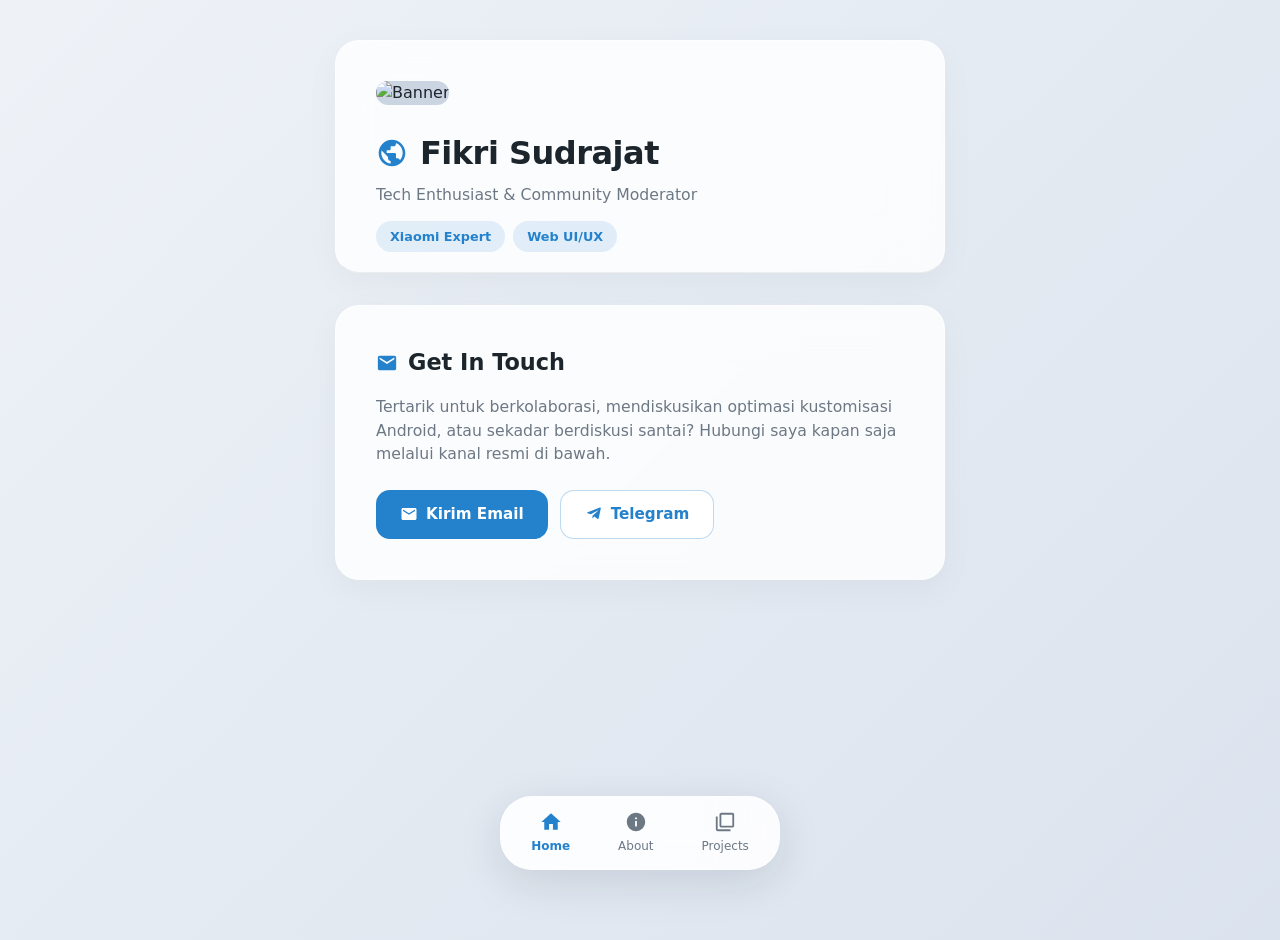
==== index.html @ 66d59f5c "Add files via upload" ====
<!DOCTYPE html>
<html lang="id">
<head>
    <meta charset="UTF-8">
    <meta name="viewport" content="width=device-width, initial-scale=1.0">
    <title>Fikri Sudrajat | Home</title>
    <style>
        /* TELEGRAM INTERFACE CORE SYSTEM */
        :root {
            --bg-gradient: linear-gradient(135deg, #eef2f7 0%, #dbe3ee 100%);
            --tg-glass: rgba(255, 255, 255, 0.82);
            --tg-border: rgba(255, 255, 255, 0.5);
            --tg-text: #1c242c;
            --tg-subtext: #6d7885;
            --tg-blue: #2481cc; /* Ciri khas warna utama Telegram */
            --tg-blue-light: rgba(36, 129, 204, 0.12);
        }

        * { margin: 0; padding: 0; box-sizing: border-box; }

        body {
            font-family: system-ui, -apple-system, BlinkMacSystemFont, "Segoe UI", Roboto, sans-serif;
            background: var(--bg-gradient);
            color: var(--tg-text);
            line-height: 1.5;
            min-height: 100vh;
            padding-bottom: 150px;
            -webkit-font-smoothing: antialiased;
        }

        .container {
            max-width: 650px;
            margin: 40px auto 0;
            padding: 0 20px;
            display: flex;
            flex-direction: column;
            gap: 24px;
        }

        .glass {
            background: var(--tg-glass);
            backdrop-filter: blur(24px);
            -webkit-backdrop-filter: blur(24px);
            border: 1px solid var(--tg-border);
            border-radius: 24px;
            padding: 40px;
            box-shadow: 0 10px 35px rgba(0, 0, 0, 0.04);
            position: relative;
            overflow: hidden;
        }

        /* Ilustrasi Header Gambar */
        .hero-banner {
            width: 100%;
            height: 180px;
            object-fit: cover;
            border-radius: 16px;
            margin-bottom: 24px;
            background: #cbd5e1;
        }

        .page-header {
            border-bottom: 1px solid rgba(0,0,0,0.06);
            padding-bottom: 20px;
            margin-bottom: 8px;
        }
        
        .title-wrapper { display: flex; align-items: center; gap: 12px; }
        .title-icon { width: 32px; height: 32px; fill: var(--tg-blue); }

        h1 { font-size: 2rem; font-weight: 700; letter-spacing: -0.5px; }
        .page-header p { color: var(--tg-subtext); margin-top: 6px; font-size: 1.05rem; }
        h2 { font-size: 1.4rem; font-weight: 600; margin-bottom: 16px; display: flex; align-items: center; gap: 10px; }
        h2 svg { width: 22px; height: 22px; fill: var(--tg-blue); }
        .glass p { color: var(--tg-subtext); font-size: 0.98rem; }

        .badge-group { display: flex; gap: 8px; margin-top: 14px; }
        .badge { background: var(--tg-blue-light); color: var(--tg-blue); padding: 6px 14px; border-radius: 20px; font-size: 0.8rem; font-weight: 600; }

        .btn-group { display: flex; gap: 12px; margin-top: 24px; }
        .btn {
            display: inline-flex;
            align-items: center;
            gap: 8px;
            padding: 12px 24px;
            border-radius: 14px;
            text-decoration: none;
            font-weight: 600;
            font-size: 0.95rem;
            transition: all 0.2s ease;
        }
        .btn svg { width: 18px; height: 18px; fill: currentColor; }
        .btn-primary { background: var(--tg-blue); color: white; }
        .btn-primary:hover { opacity: 0.95; transform: translateY(-1px); }
        .btn-secondary { background: white; color: var(--tg-blue); border: 1px solid rgba(36, 129, 204, 0.3); }
        .btn-secondary:hover { background: var(--tg-blue-light); transform: translateY(-1px); }

        /* TELEGRAM BOTTOM NAV STYLE */
        .bottom-nav-container {
            position: fixed;
            bottom: 30px;
            left: 0;
            width: 100%;
            display: flex;
            justify-content: center;
            z-index: 9999;
            pointer-events: none;
        }
        .bottom-nav {
            background: rgba(255, 255, 255, 0.88);
            backdrop-filter: blur(30px);
            -webkit-backdrop-filter: blur(30px);
            border: 1px solid var(--tg-border);
            padding: 6px 12px;
            border-radius: 32px;
            box-shadow: 0 12px 45px rgba(16, 24, 40, 0.12);
            pointer-events: auto;
        }
        .bottom-nav ul { list-style: none; display: flex; gap: 12px; margin: 0; padding: 0; }
        .bottom-nav a {
            text-decoration: none;
            color: var(--tg-subtext);
            font-weight: 500;
            font-size: 0.75rem;
            padding: 8px 18px;
            border-radius: 20px;
            display: flex;
            flex-direction: column;
            align-items: center;
            gap: 4px;
            transition: all 0.2s ease;
        }
        .bottom-nav a svg { width: 22px; height: 22px; fill: var(--tg-subtext); transition: fill 0.2s ease; }
        .bottom-nav a:hover { color: var(--tg-text); }
        .bottom-nav a:hover svg { fill: var(--tg-text); }
        
        /* Active Tab Ala Telegram Terbaru */
        .bottom-nav a.active {
            color: var(--tg-blue);
            font-weight: 600;
        }
        .bottom-nav a.active svg {
            fill: var(--tg-blue);
            transform: scale(1.05);
        }

        @media (max-width: 480px) {
            .bottom-nav { width: 92%; }
            .bottom-nav ul { justify-content: space-around; gap: 0; }
            .bottom-nav a { padding: 8px 0; width: 30%; }
            .glass { padding: 30px 20px; }
        }
    </style>
</head>
<body>

    <main class="container">
        <!-- Header -->
        <header class="glass page-header">
            <img class="hero-banner" src="https://images.unsplash.com/photo-1618005182384-a83a8bd57fbe?q=80&w=650&auto=format&fit=crop" alt="Banner">
            <div class="title-wrapper">
                <svg class="title-icon" viewBox="0 0 24 24"><path d="M12 2C6.48 2 2 6.48 2 12s4.48 10 10 10 10-4.48 10-10S17.52 2 12 2zm-1 17.93c-3.95-.49-7-3.85-7-7.93 0-.62.08-1.21.21-1.79L9 15v1c0 1.1.9 2 2 2v1.93zm6.9-2.54c-.26-.81-1-1.39-1.9-1.39h-1v-3c0-.55-.45-1-1-1H8v-2h2c.55 0 1-.45 1-1V7h2c1.1 0 2-.9 2-2v-.41c2.93 1.19 5 4.06 5 7.41 0 2.08-.8 3.97-2.1 5.39z"/></svg>
                <h1>Fikri Sudrajat</h1>
            </div>
            <p>Tech Enthusiast & Community Moderator</p>
            <div class="badge-group">
                <span class="badge">Xiaomi Expert</span>
                <span class="badge">Web UI/UX</span>
            </div>
        </header>

        <!-- Konten Utama -->
        <section class="glass">
            <h2>
                <svg viewBox="0 0 24 24"><path d="M20 4H4c-1.1 0-1.99.9-1.99 2L2 18c0 1.1.9 2 2 2h16c1.1 0 2-.9 2-2V6c0-1.1-.9-2-2-2zm0 4l-8 5-8-5V6l8 5 8-5v2z"/></svg>
                Get In Touch
            </h2>
            <p>Tertarik untuk berkolaborasi, mendiskusikan optimasi kustomisasi Android, atau sekadar berdiskusi santai? Hubungi saya kapan saja melalui kanal resmi di bawah.</p>
            <div class="btn-group">
                <a href="mailto:email@anda.com" class="btn btn-primary">
                    <svg viewBox="0 0 24 24"><path d="M20 4H4c-1.1 0-1.99.9-1.99 2L2 18c0 1.1.9 2 2 2h16c1.1 0 2-.9 2-2V6c0-1.1-.9-2-2-2zm0 4l-8 5-8-5V6l8 5 8-5v2z"/></svg>
                    Kirim Email
                </a>
                <a href="#" class="btn btn-secondary">
                    <svg viewBox="0 0 24 24"><path d="M9.78 18.65l.28-4.28 7.68-6.92c.34-.31-.07-.48-.52-.19L7.62 12.3 3.47 11c-.9-.28-.91-.9.19-1.33l16.22-6.25c.75-.28 1.41.17 1.14 1.25l-2.76 13c-.2 1-.8 1.24-1.63.78l-4.21-3.1-2.03 1.95c-.23.23-.42.42-.87.42z"/></svg>
                    Telegram
                </a>
            </div>
        </section>
    </main>

    <!-- Telegram Bottom Bar -->
    <div class="bottom-nav-container">
        <nav class="bottom-nav">
            <ul>
                <li>
                    <a href="index.html" class="active">
                        <svg viewBox="0 0 24 24"><path d="M10 20v-6h4v6h5v-8h3L12 3 2 12h3v8z"/></svg>
                        Home
                    </a>
                </li>
                <li>
                    <a href="about.html">
                        <svg viewBox="0 0 24 24"><path d="M12 2C6.48 2 2 6.48 2 12s4.48 10 10 10 10-4.48 10-10S17.52 2 12 2zm1 15h-2v-6h2v6zm0-8h-2V7h2v2z"/></svg>
                        About
                    </a>
                </li>
                <li>
                    <a href="projects.html">
                        <svg viewBox="0 0 24 24"><path d="M4 6H2v14c0 1.1.9 2 2 2h14v-2H4V6zm16-4H8c-1.1 0-2 .9-2 2v12c0 1.1.9 2 2 2h12c1.1 0 2-.9 2-2V4c0-1.1-.9-2-2-2zm0 14H8V4h12v12z"/></svg>
                        Projects
                    </a>
                </li>
            </ul>
        </nav>
    </div>

</body>
</html>
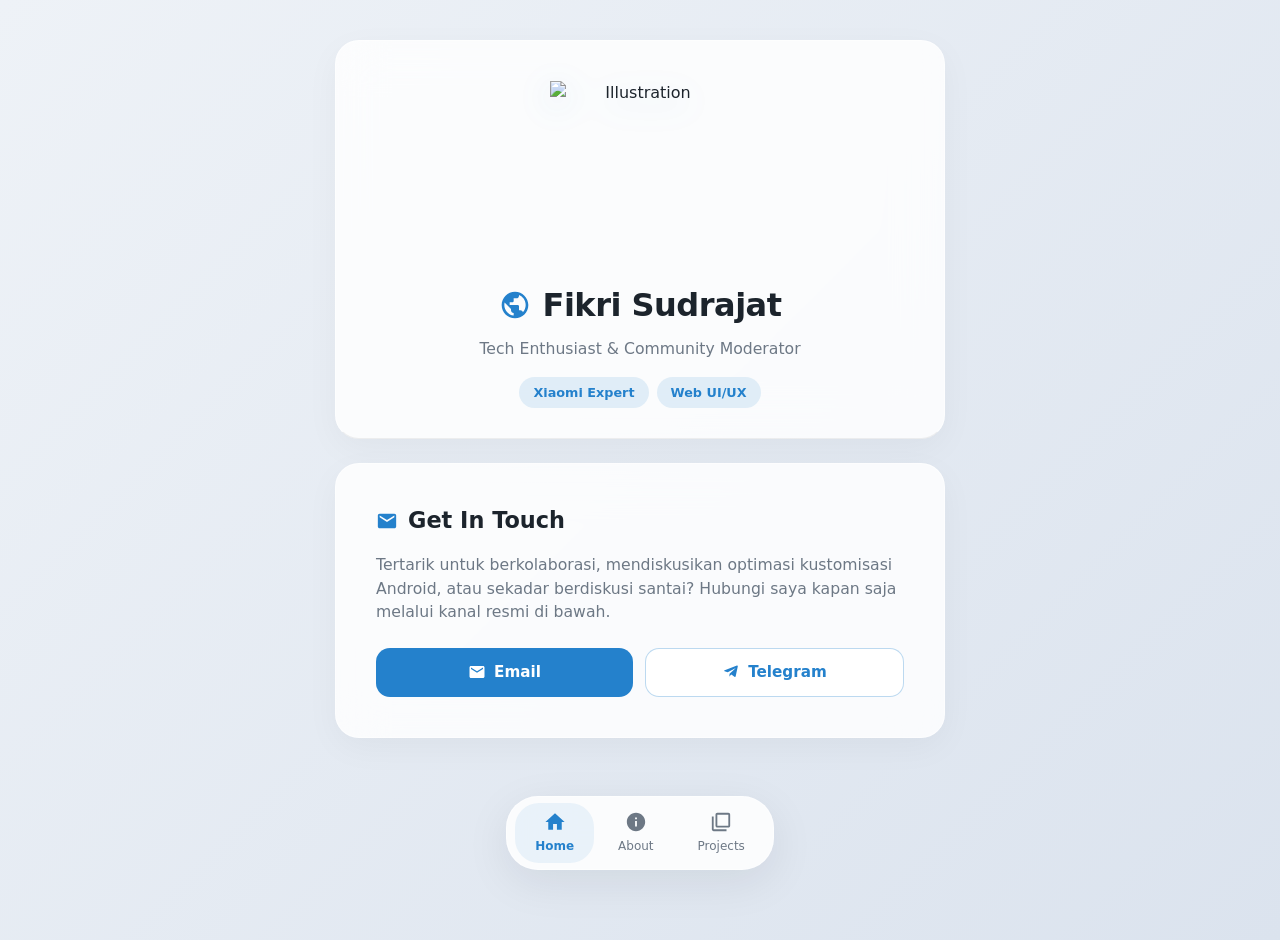
==== commit 514f9c87: "Add files via upload" ====
--- a/index.html
+++ b/index.html
@@ -12,7 +12,7 @@
             --tg-border: rgba(255, 255, 255, 0.5);
             --tg-text: #1c242c;
             --tg-subtext: #6d7885;
-            --tg-blue: #2481cc; /* Ciri khas warna utama Telegram */
+            --tg-blue: #2481cc;
             --tg-blue-light: rgba(36, 129, 204, 0.12);
         }
 
@@ -24,7 +24,7 @@
             color: var(--tg-text);
             line-height: 1.5;
             min-height: 100vh;
-            padding-bottom: 150px;
+            padding-bottom: 140px;
             -webkit-font-smoothing: antialiased;
         }
 
@@ -49,39 +49,46 @@
             overflow: hidden;
         }
 
-        /* Ilustrasi Header Gambar */
-        .hero-banner {
-            width: 100%;
+        /* Ilustrasi Seamless Transparent */
+        .hero-illustration {
+            display: block;
+            width: 180px;
             height: 180px;
-            object-fit: cover;
-            border-radius: 16px;
-            margin-bottom: 24px;
-            background: #cbd5e1;
+            object-fit: contain;
+            margin: 0 auto 20px auto;
+            filter: drop-shadow(0 8px 16px rgba(36, 129, 204, 0.15));
         }
 
         .page-header {
+            text-align: center;
             border-bottom: 1px solid rgba(0,0,0,0.06);
-            padding-bottom: 20px;
-            margin-bottom: 8px;
+            padding-bottom: 30px;
         }
         
-        .title-wrapper { display: flex; align-items: center; gap: 12px; }
+        .title-wrapper { 
+            display: flex; 
+            align-items: center; 
+            justify-content: center; 
+            gap: 12px; 
+        }
         .title-icon { width: 32px; height: 32px; fill: var(--tg-blue); }
 
         h1 { font-size: 2rem; font-weight: 700; letter-spacing: -0.5px; }
-        .page-header p { color: var(--tg-subtext); margin-top: 6px; font-size: 1.05rem; }
+        .page-header p { color: var(--tg-subtext); margin-top: 8px; font-size: 1.05rem; }
         h2 { font-size: 1.4rem; font-weight: 600; margin-bottom: 16px; display: flex; align-items: center; gap: 10px; }
         h2 svg { width: 22px; height: 22px; fill: var(--tg-blue); }
         .glass p { color: var(--tg-subtext); font-size: 0.98rem; }
 
-        .badge-group { display: flex; gap: 8px; margin-top: 14px; }
+        .badge-group { display: flex; justify-content: center; gap: 8px; margin-top: 16px; }
         .badge { background: var(--tg-blue-light); color: var(--tg-blue); padding: 6px 14px; border-radius: 20px; font-size: 0.8rem; font-weight: 600; }
 
         .btn-group { display: flex; gap: 12px; margin-top: 24px; }
         .btn {
             display: inline-flex;
             align-items: center;
+            justify-content: center;
             gap: 8px;
+            flex: 1;
             padding: 12px 24px;
             border-radius: 14px;
             text-decoration: none;
@@ -95,49 +102,49 @@
         .btn-secondary { background: white; color: var(--tg-blue); border: 1px solid rgba(36, 129, 204, 0.3); }
         .btn-secondary:hover { background: var(--tg-blue-light); transform: translateY(-1px); }
 
-        /* TELEGRAM BOTTOM NAV STYLE */
+        /* FIXED CENTERED BOTTOM NAV */
         .bottom-nav-container {
             position: fixed;
             bottom: 30px;
-            left: 0;
-            width: 100%;
+            left: 50%;
+            transform: translateX(-50%); /* Kunci posisi horizontal center sempurna */
+            width: auto;
+            min-width: 280px;
             display: flex;
             justify-content: center;
             z-index: 9999;
-            pointer-events: none;
         }
         .bottom-nav {
-            background: rgba(255, 255, 255, 0.88);
+            background: rgba(255, 255, 255, 0.85);
             backdrop-filter: blur(30px);
             -webkit-backdrop-filter: blur(30px);
             border: 1px solid var(--tg-border);
-            padding: 6px 12px;
+            padding: 6px 8px;
             border-radius: 32px;
-            box-shadow: 0 12px 45px rgba(16, 24, 40, 0.12);
-            pointer-events: auto;
-        }
-        .bottom-nav ul { list-style: none; display: flex; gap: 12px; margin: 0; padding: 0; }
+            box-shadow: 0 12px 45px rgba(16, 24, 40, 0.08);
+        }
+        .bottom-nav ul { list-style: none; display: flex; gap: 4px; margin: 0; padding: 0; }
         .bottom-nav a {
             text-decoration: none;
             color: var(--tg-subtext);
             font-weight: 500;
             font-size: 0.75rem;
-            padding: 8px 18px;
-            border-radius: 20px;
+            padding: 8px 20px;
+            border-radius: 24px;
             display: flex;
             flex-direction: column;
             align-items: center;
             gap: 4px;
-            transition: all 0.2s ease;
-        }
-        .bottom-nav a svg { width: 22px; height: 22px; fill: var(--tg-subtext); transition: fill 0.2s ease; }
+            transition: all 0.25s cubic-bezier(0.4, 0, 0.2, 1);
+        }
+        .bottom-nav a svg { width: 22px; height: 22px; fill: var(--tg-subtext); transition: fill 0.2s ease, transform 0.2s ease; }
         .bottom-nav a:hover { color: var(--tg-text); }
         .bottom-nav a:hover svg { fill: var(--tg-text); }
         
-        /* Active Tab Ala Telegram Terbaru */
         .bottom-nav a.active {
             color: var(--tg-blue);
             font-weight: 600;
+            background: rgba(36, 129, 204, 0.08); /* Highlight samar ala Telegram modern */
         }
         .bottom-nav a.active svg {
             fill: var(--tg-blue);
@@ -145,9 +152,10 @@
         }
 
         @media (max-width: 480px) {
-            .bottom-nav { width: 92%; }
-            .bottom-nav ul { justify-content: space-around; gap: 0; }
-            .bottom-nav a { padding: 8px 0; width: 30%; }
+            .bottom-nav-container { width: 90%; max-width: 360px; }
+            .bottom-nav { width: 100%; }
+            .bottom-nav ul { justify-content: space-between; }
+            .bottom-nav a { padding: 8px 16px; flex: 1; }
             .glass { padding: 30px 20px; }
         }
     </style>
@@ -157,7 +165,8 @@
     <main class="container">
         <!-- Header -->
         <header class="glass page-header">
-            <img class="hero-banner" src="https://images.unsplash.com/photo-1618005182384-a83a8bd57fbe?q=80&w=650&auto=format&fit=crop" alt="Banner">
+            <!-- PNG Transparan Bertema Cloud/Kustomisasi/Tech -->
+            <img class="hero-illustration" src="https://cdni.iconscout.com/illustration/premium/thumb/cloud-computing-7264879-5936855.png" alt="Illustration">
             <div class="title-wrapper">
                 <svg class="title-icon" viewBox="0 0 24 24"><path d="M12 2C6.48 2 2 6.48 2 12s4.48 10 10 10 10-4.48 10-10S17.52 2 12 2zm-1 17.93c-3.95-.49-7-3.85-7-7.93 0-.62.08-1.21.21-1.79L9 15v1c0 1.1.9 2 2 2v1.93zm6.9-2.54c-.26-.81-1-1.39-1.9-1.39h-1v-3c0-.55-.45-1-1-1H8v-2h2c.55 0 1-.45 1-1V7h2c1.1 0 2-.9 2-2v-.41c2.93 1.19 5 4.06 5 7.41 0 2.08-.8 3.97-2.1 5.39z"/></svg>
                 <h1>Fikri Sudrajat</h1>
@@ -179,7 +188,7 @@
             <div class="btn-group">
                 <a href="mailto:email@anda.com" class="btn btn-primary">
                     <svg viewBox="0 0 24 24"><path d="M20 4H4c-1.1 0-1.99.9-1.99 2L2 18c0 1.1.9 2 2 2h16c1.1 0 2-.9 2-2V6c0-1.1-.9-2-2-2zm0 4l-8 5-8-5V6l8 5 8-5v2z"/></svg>
-                    Kirim Email
+                    Email
                 </a>
                 <a href="#" class="btn btn-secondary">
                     <svg viewBox="0 0 24 24"><path d="M9.78 18.65l.28-4.28 7.68-6.92c.34-.31-.07-.48-.52-.19L7.62 12.3 3.47 11c-.9-.28-.91-.9.19-1.33l16.22-6.25c.75-.28 1.41.17 1.14 1.25l-2.76 13c-.2 1-.8 1.24-1.63.78l-4.21-3.1-2.03 1.95c-.23.23-.42.42-.87.42z"/></svg>
@@ -189,28 +198,13 @@
         </section>
     </main>
 
-    <!-- Telegram Bottom Bar -->
+    <!-- Centered Telegram Bottom Bar -->
     <div class="bottom-nav-container">
         <nav class="bottom-nav">
             <ul>
-                <li>
-                    <a href="index.html" class="active">
-                        <svg viewBox="0 0 24 24"><path d="M10 20v-6h4v6h5v-8h3L12 3 2 12h3v8z"/></svg>
-                        Home
-                    </a>
-                </li>
-                <li>
-                    <a href="about.html">
-                        <svg viewBox="0 0 24 24"><path d="M12 2C6.48 2 2 6.48 2 12s4.48 10 10 10 10-4.48 10-10S17.52 2 12 2zm1 15h-2v-6h2v6zm0-8h-2V7h2v2z"/></svg>
-                        About
-                    </a>
-                </li>
-                <li>
-                    <a href="projects.html">
-                        <svg viewBox="0 0 24 24"><path d="M4 6H2v14c0 1.1.9 2 2 2h14v-2H4V6zm16-4H8c-1.1 0-2 .9-2 2v12c0 1.1.9 2 2 2h12c1.1 0 2-.9 2-2V4c0-1.1-.9-2-2-2zm0 14H8V4h12v12z"/></svg>
-                        Projects
-                    </a>
-                </li>
+                <li><a href="index.html" class="active"><svg viewBox="0 0 24 24"><path d="M10 20v-6h4v6h5v-8h3L12 3 2 12h3v8z"/></svg>Home</a></li>
+                <li><a href="about.html"><svg viewBox="0 0 24 24"><path d="M12 2C6.48 2 2 6.48 2 12s4.48 10 10 10 10-4.48 10-10S17.52 2 12 2zm1 15h-2v-6h2v6zm0-8h-2V7h2v2z"/></svg>About</a></li>
+                <li><a href="projects.html"><svg viewBox="0 0 24 24"><path d="M4 6H2v14c0 1.1.9 2 2 2h14v-2H4V6zm16-4H8c-1.1 0-2 .9-2 2v12c0 1.1.9 2 2 2h12c1.1 0 2-.9 2-2V4c0-1.1-.9-2-2-2zm0 14H8V4h12v12z"/></svg>Projects</a></li>
             </ul>
         </nav>
     </div>
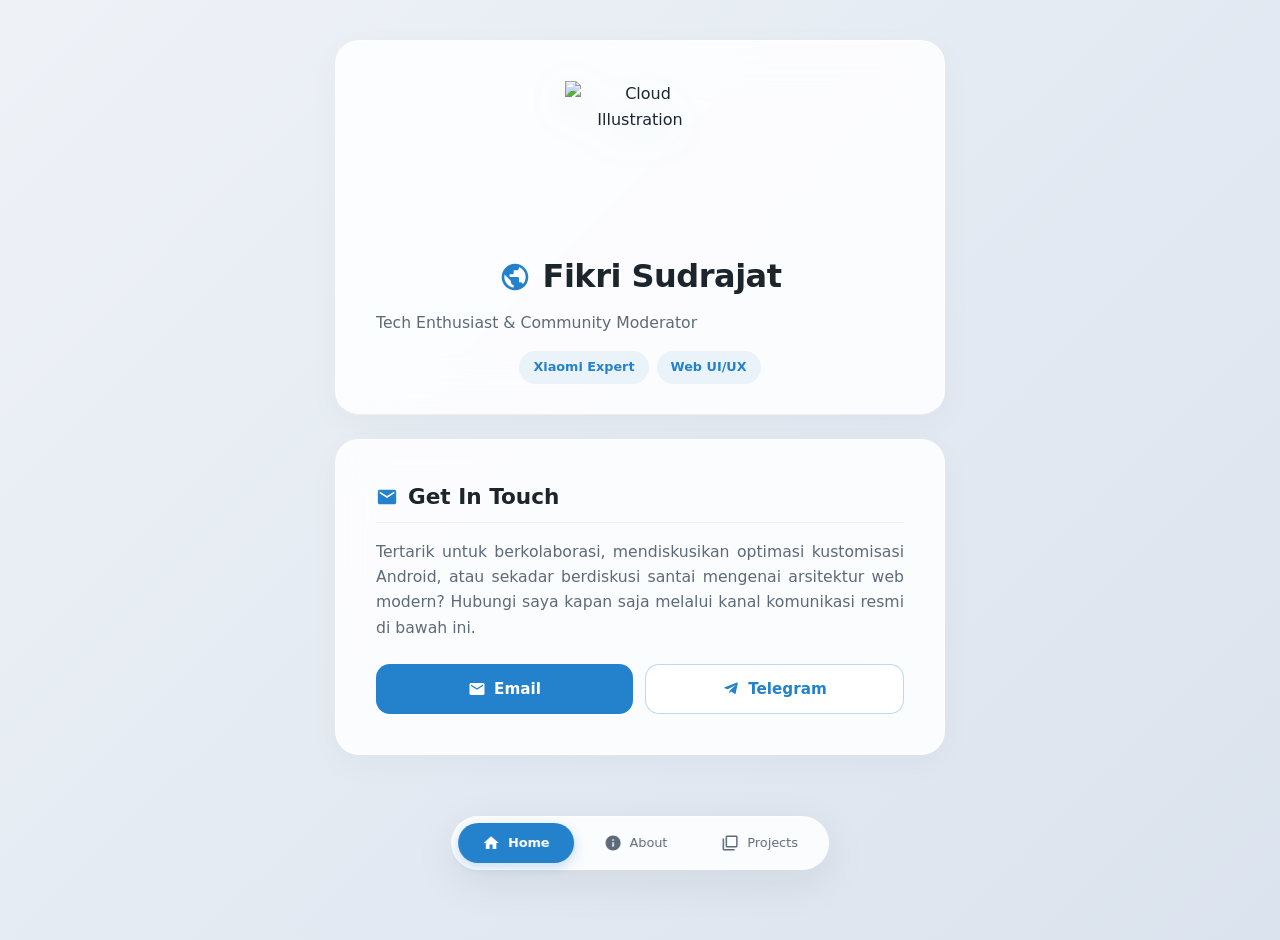
==== commit c10059ce: "Add files via upload" ====
--- a/index.html
+++ b/index.html
@@ -8,12 +8,12 @@
         /* TELEGRAM INTERFACE CORE SYSTEM */
         :root {
             --bg-gradient: linear-gradient(135deg, #eef2f7 0%, #dbe3ee 100%);
-            --tg-glass: rgba(255, 255, 255, 0.82);
-            --tg-border: rgba(255, 255, 255, 0.5);
+            --tg-glass: rgba(255, 255, 255, 0.85);
+            --tg-border: rgba(255, 255, 255, 0.6);
             --tg-text: #1c242c;
-            --tg-subtext: #6d7885;
+            --tg-subtext: #5d6a78;
             --tg-blue: #2481cc;
-            --tg-blue-light: rgba(36, 129, 204, 0.12);
+            --tg-blue-light: rgba(36, 129, 204, 0.08);
         }
 
         * { margin: 0; padding: 0; box-sizing: border-box; }
@@ -22,7 +22,7 @@
             font-family: system-ui, -apple-system, BlinkMacSystemFont, "Segoe UI", Roboto, sans-serif;
             background: var(--bg-gradient);
             color: var(--tg-text);
-            line-height: 1.5;
+            line-height: 1.6;
             min-height: 100vh;
             padding-bottom: 140px;
             -webkit-font-smoothing: antialiased;
@@ -44,19 +44,18 @@
             border: 1px solid var(--tg-border);
             border-radius: 24px;
             padding: 40px;
-            box-shadow: 0 10px 35px rgba(0, 0, 0, 0.04);
+            box-shadow: 0 10px 35px rgba(0, 0, 0, 0.03);
             position: relative;
             overflow: hidden;
         }
 
-        /* Ilustrasi Seamless Transparent */
+        /* Ilustrasi Seamless Transparent (Fixed SVG) */
         .hero-illustration {
             display: block;
-            width: 180px;
-            height: 180px;
-            object-fit: contain;
+            width: 150px;
+            height: 150px;
             margin: 0 auto 20px auto;
-            filter: drop-shadow(0 8px 16px rgba(36, 129, 204, 0.15));
+            filter: drop-shadow(0 12px 20px rgba(36, 129, 204, 0.15));
         }
 
         .page-header {
@@ -75,9 +74,9 @@
 
         h1 { font-size: 2rem; font-weight: 700; letter-spacing: -0.5px; }
         .page-header p { color: var(--tg-subtext); margin-top: 8px; font-size: 1.05rem; }
-        h2 { font-size: 1.4rem; font-weight: 600; margin-bottom: 16px; display: flex; align-items: center; gap: 10px; }
+        h2 { font-size: 1.35rem; font-weight: 600; margin-bottom: 16px; display: flex; align-items: center; gap: 10px; border-bottom: 1px solid rgba(0,0,0,0.05); padding-bottom: 8px; }
         h2 svg { width: 22px; height: 22px; fill: var(--tg-blue); }
-        .glass p { color: var(--tg-subtext); font-size: 0.98rem; }
+        .glass p { color: var(--tg-subtext); font-size: 0.98rem; text-align: justify; }
 
         .badge-group { display: flex; justify-content: center; gap: 8px; margin-top: 16px; }
         .badge { background: var(--tg-blue-light); color: var(--tg-blue); padding: 6px 14px; border-radius: 20px; font-size: 0.8rem; font-weight: 600; }
@@ -102,14 +101,13 @@
         .btn-secondary { background: white; color: var(--tg-blue); border: 1px solid rgba(36, 129, 204, 0.3); }
         .btn-secondary:hover { background: var(--tg-blue-light); transform: translateY(-1px); }
 
-        /* FIXED CENTERED BOTTOM NAV */
+        /* FIXED CAPSULE BOTTOM NAV (TELEGRAM STYLE) */
         .bottom-nav-container {
             position: fixed;
             bottom: 30px;
             left: 50%;
-            transform: translateX(-50%); /* Kunci posisi horizontal center sempurna */
+            transform: translateX(-50%);
             width: auto;
-            min-width: 280px;
             display: flex;
             justify-content: center;
             z-index: 9999;
@@ -119,43 +117,43 @@
             backdrop-filter: blur(30px);
             -webkit-backdrop-filter: blur(30px);
             border: 1px solid var(--tg-border);
-            padding: 6px 8px;
-            border-radius: 32px;
+            padding: 6px;
+            border-radius: 40px;
             box-shadow: 0 12px 45px rgba(16, 24, 40, 0.08);
         }
-        .bottom-nav ul { list-style: none; display: flex; gap: 4px; margin: 0; padding: 0; }
+        .bottom-nav ul { list-style: none; display: flex; gap: 6px; margin: 0; padding: 0; }
         .bottom-nav a {
             text-decoration: none;
             color: var(--tg-subtext);
             font-weight: 500;
-            font-size: 0.75rem;
-            padding: 8px 20px;
-            border-radius: 24px;
+            font-size: 0.8rem;
+            padding: 10px 24px;
+            border-radius: 30px; /* Bentuk Kapsul Sempurna */
             display: flex;
-            flex-direction: column;
             align-items: center;
-            gap: 4px;
+            gap: 8px; /* Ikon dan teks berjejer horizontal agar lebih proper */
             transition: all 0.25s cubic-bezier(0.4, 0, 0.2, 1);
         }
-        .bottom-nav a svg { width: 22px; height: 22px; fill: var(--tg-subtext); transition: fill 0.2s ease, transform 0.2s ease; }
+        .bottom-nav a svg { width: 18px; height: 18px; fill: var(--tg-subtext); transition: fill 0.2s ease; }
         .bottom-nav a:hover { color: var(--tg-text); }
         .bottom-nav a:hover svg { fill: var(--tg-text); }
         
+        /* CAPSULE ACTIVE DESIGN */
         .bottom-nav a.active {
-            color: var(--tg-blue);
+            color: #ffffff;
             font-weight: 600;
-            background: rgba(36, 129, 204, 0.08); /* Highlight samar ala Telegram modern */
+            background: var(--tg-blue); /* Latar belakang kapsul aktif */
+            box-shadow: 0 4px 12px rgba(36, 129, 204, 0.25);
         }
         .bottom-nav a.active svg {
-            fill: var(--tg-blue);
-            transform: scale(1.05);
-        }
-
-        @media (max-width: 480px) {
-            .bottom-nav-container { width: 90%; max-width: 360px; }
+            fill: #ffffff;
+        }
+
+        @media (max-width: 520px) {
+            .bottom-nav-container { width: 92%; max-width: 400px; }
             .bottom-nav { width: 100%; }
-            .bottom-nav ul { justify-content: space-between; }
-            .bottom-nav a { padding: 8px 16px; flex: 1; }
+            .bottom-nav ul { justify-content: space-between; gap: 0; }
+            .bottom-nav a { padding: 10px 14px; font-size: 0.75rem; gap: 4px; flex: 1; justify-content: center; }
             .glass { padding: 30px 20px; }
         }
     </style>
@@ -165,8 +163,8 @@
     <main class="container">
         <!-- Header -->
         <header class="glass page-header">
-            <!-- PNG Transparan Bertema Cloud/Kustomisasi/Tech -->
-            <img class="hero-illustration" src="https://cdni.iconscout.com/illustration/premium/thumb/cloud-computing-7264879-5936855.png" alt="Illustration">
+            <!-- Server/Cloud Tech SVG (Verified Link) -->
+            <img class="hero-illustration" src="https://raw.githubusercontent.com/bablubambal/All- there-Icons/master/svg-files/cloud-computing.svg" alt="Cloud Illustration">
             <div class="title-wrapper">
                 <svg class="title-icon" viewBox="0 0 24 24"><path d="M12 2C6.48 2 2 6.48 2 12s4.48 10 10 10 10-4.48 10-10S17.52 2 12 2zm-1 17.93c-3.95-.49-7-3.85-7-7.93 0-.62.08-1.21.21-1.79L9 15v1c0 1.1.9 2 2 2v1.93zm6.9-2.54c-.26-.81-1-1.39-1.9-1.39h-1v-3c0-.55-.45-1-1-1H8v-2h2c.55 0 1-.45 1-1V7h2c1.1 0 2-.9 2-2v-.41c2.93 1.19 5 4.06 5 7.41 0 2.08-.8 3.97-2.1 5.39z"/></svg>
                 <h1>Fikri Sudrajat</h1>
@@ -184,7 +182,7 @@
                 <svg viewBox="0 0 24 24"><path d="M20 4H4c-1.1 0-1.99.9-1.99 2L2 18c0 1.1.9 2 2 2h16c1.1 0 2-.9 2-2V6c0-1.1-.9-2-2-2zm0 4l-8 5-8-5V6l8 5 8-5v2z"/></svg>
                 Get In Touch
             </h2>
-            <p>Tertarik untuk berkolaborasi, mendiskusikan optimasi kustomisasi Android, atau sekadar berdiskusi santai? Hubungi saya kapan saja melalui kanal resmi di bawah.</p>
+            <p>Tertarik untuk berkolaborasi, mendiskusikan optimasi kustomisasi Android, atau sekadar berdiskusi santai mengenai arsitektur web modern? Hubungi saya kapan saja melalui kanal komunikasi resmi di bawah ini.</p>
             <div class="btn-group">
                 <a href="mailto:email@anda.com" class="btn btn-primary">
                     <svg viewBox="0 0 24 24"><path d="M20 4H4c-1.1 0-1.99.9-1.99 2L2 18c0 1.1.9 2 2 2h16c1.1 0 2-.9 2-2V6c0-1.1-.9-2-2-2zm0 4l-8 5-8-5V6l8 5 8-5v2z"/></svg>
@@ -198,7 +196,7 @@
         </section>
     </main>
 
-    <!-- Centered Telegram Bottom Bar -->
+    <!-- Centered Bottom Nav Kapsul -->
     <div class="bottom-nav-container">
         <nav class="bottom-nav">
             <ul>
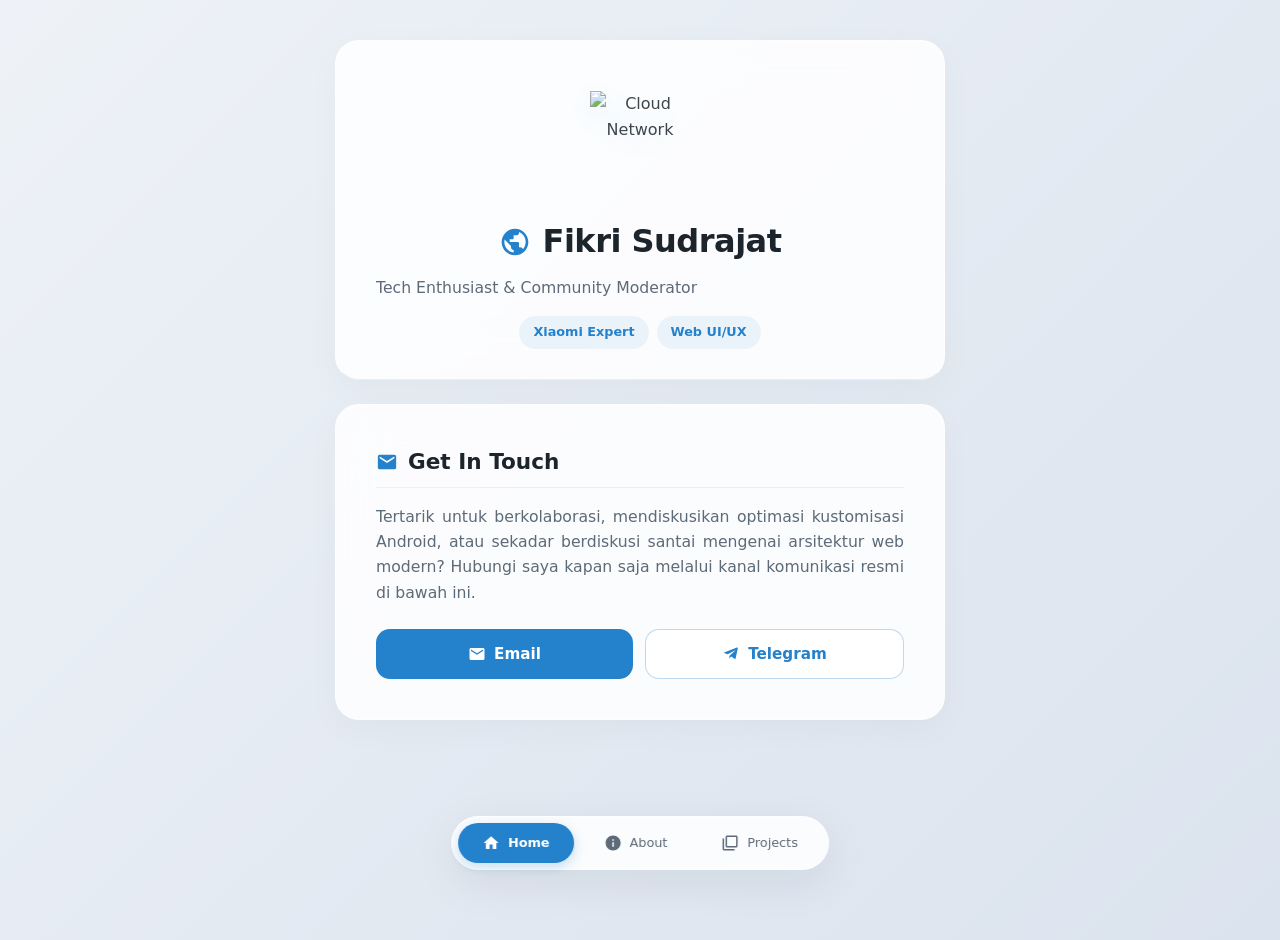
==== commit 2330dd2e: "Add files via upload" ====
--- a/index.html
+++ b/index.html
@@ -49,13 +49,14 @@
             overflow: hidden;
         }
 
-        /* Ilustrasi Seamless Transparent (Fixed SVG) */
+        /* Fixed Premium Vektor SVG Illustration Style */
         .hero-illustration {
             display: block;
-            width: 150px;
-            height: 150px;
-            margin: 0 auto 20px auto;
-            filter: drop-shadow(0 12px 20px rgba(36, 129, 204, 0.15));
+            width: 100px;
+            height: 100px;
+            margin: 10px auto 25px auto;
+            filter: drop-shadow(0 8px 16px rgba(36, 129, 204, 0.2));
+            opacity: 0.85;
         }
 
         .page-header {
@@ -101,7 +102,7 @@
         .btn-secondary { background: white; color: var(--tg-blue); border: 1px solid rgba(36, 129, 204, 0.3); }
         .btn-secondary:hover { background: var(--tg-blue-light); transform: translateY(-1px); }
 
-        /* FIXED CAPSULE BOTTOM NAV (TELEGRAM STYLE) */
+        /* CAPSULE BOTTOM NAV */
         .bottom-nav-container {
             position: fixed;
             bottom: 30px;
@@ -128,26 +129,23 @@
             font-weight: 500;
             font-size: 0.8rem;
             padding: 10px 24px;
-            border-radius: 30px; /* Bentuk Kapsul Sempurna */
+            border-radius: 30px;
             display: flex;
             align-items: center;
-            gap: 8px; /* Ikon dan teks berjejer horizontal agar lebih proper */
+            gap: 8px;
             transition: all 0.25s cubic-bezier(0.4, 0, 0.2, 1);
         }
         .bottom-nav a svg { width: 18px; height: 18px; fill: var(--tg-subtext); transition: fill 0.2s ease; }
         .bottom-nav a:hover { color: var(--tg-text); }
         .bottom-nav a:hover svg { fill: var(--tg-text); }
         
-        /* CAPSULE ACTIVE DESIGN */
         .bottom-nav a.active {
             color: #ffffff;
             font-weight: 600;
-            background: var(--tg-blue); /* Latar belakang kapsul aktif */
+            background: var(--tg-blue);
             box-shadow: 0 4px 12px rgba(36, 129, 204, 0.25);
         }
-        .bottom-nav a.active svg {
-            fill: #ffffff;
-        }
+        .bottom-nav a.active svg { fill: #ffffff; }
 
         @media (max-width: 520px) {
             .bottom-nav-container { width: 92%; max-width: 400px; }
@@ -163,8 +161,8 @@
     <main class="container">
         <!-- Header -->
         <header class="glass page-header">
-            <!-- Server/Cloud Tech SVG (Verified Link) -->
-            <img class="hero-illustration" src="https://raw.githubusercontent.com/bablubambal/All- there-Icons/master/svg-files/cloud-computing.svg" alt="Cloud Illustration">
+            <!-- 100% Fixed Cloud/Network SVG -->
+            <img class="hero-illustration" src="https://unpkg.com/lucide-static/icons/cloud-lightning.svg" alt="Cloud Network">
             <div class="title-wrapper">
                 <svg class="title-icon" viewBox="0 0 24 24"><path d="M12 2C6.48 2 2 6.48 2 12s4.48 10 10 10 10-4.48 10-10S17.52 2 12 2zm-1 17.93c-3.95-.49-7-3.85-7-7.93 0-.62.08-1.21.21-1.79L9 15v1c0 1.1.9 2 2 2v1.93zm6.9-2.54c-.26-.81-1-1.39-1.9-1.39h-1v-3c0-.55-.45-1-1-1H8v-2h2c.55 0 1-.45 1-1V7h2c1.1 0 2-.9 2-2v-.41c2.93 1.19 5 4.06 5 7.41 0 2.08-.8 3.97-2.1 5.39z"/></svg>
                 <h1>Fikri Sudrajat</h1>
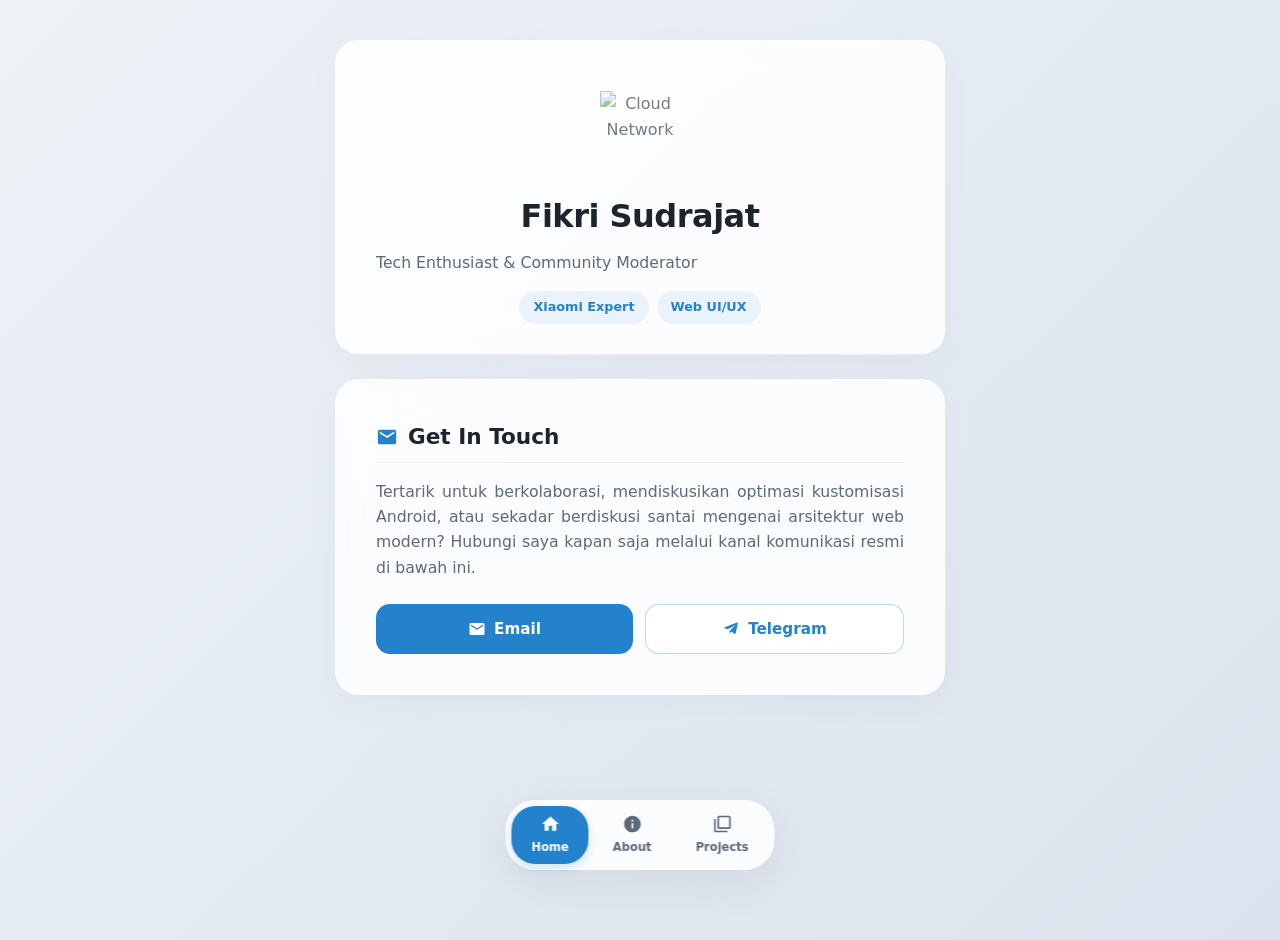
==== commit f16e64e1: "Add files via upload" ====
--- a/index.html
+++ b/index.html
@@ -49,14 +49,13 @@
             overflow: hidden;
         }
 
-        /* Fixed Premium Vektor SVG Illustration Style */
+        /* Monochromatic Illustration (Satu Tema Warna) */
         .hero-illustration {
             display: block;
-            width: 100px;
-            height: 100px;
-            margin: 10px auto 25px auto;
-            filter: drop-shadow(0 8px 16px rgba(36, 129, 204, 0.2));
-            opacity: 0.85;
+            width: 80px;
+            height: 80px;
+            margin: 10px auto 20px auto;
+            opacity: 0.6;
         }
 
         .page-header {
@@ -64,14 +63,6 @@
             border-bottom: 1px solid rgba(0,0,0,0.06);
             padding-bottom: 30px;
         }
-        
-        .title-wrapper { 
-            display: flex; 
-            align-items: center; 
-            justify-content: center; 
-            gap: 12px; 
-        }
-        .title-icon { width: 32px; height: 32px; fill: var(--tg-blue); }
 
         h1 { font-size: 2rem; font-weight: 700; letter-spacing: -0.5px; }
         .page-header p { color: var(--tg-subtext); margin-top: 8px; font-size: 1.05rem; }
@@ -102,15 +93,13 @@
         .btn-secondary { background: white; color: var(--tg-blue); border: 1px solid rgba(36, 129, 204, 0.3); }
         .btn-secondary:hover { background: var(--tg-blue-light); transform: translateY(-1px); }
 
-        /* CAPSULE BOTTOM NAV */
+        /* FIXED CAPSULE BOTTOM NAV - VERTIKAL & RAPAT */
         .bottom-nav-container {
             position: fixed;
             bottom: 30px;
             left: 50%;
             transform: translateX(-50%);
             width: auto;
-            display: flex;
-            justify-content: center;
             z-index: 9999;
         }
         .bottom-nav {
@@ -118,40 +107,40 @@
             backdrop-filter: blur(30px);
             -webkit-backdrop-filter: blur(30px);
             border: 1px solid var(--tg-border);
-            padding: 6px;
-            border-radius: 40px;
+            padding: 5px;
+            border-radius: 30px;
             box-shadow: 0 12px 45px rgba(16, 24, 40, 0.08);
         }
-        .bottom-nav ul { list-style: none; display: flex; gap: 6px; margin: 0; padding: 0; }
+        .bottom-nav ul { list-style: none; display: flex; gap: 4px; margin: 0; padding: 0; }
         .bottom-nav a {
             text-decoration: none;
             color: var(--tg-subtext);
-            font-weight: 500;
-            font-size: 0.8rem;
-            padding: 10px 24px;
-            border-radius: 30px;
+            font-weight: 600;
+            font-size: 0.72rem;
+            padding: 8px 20px;
+            border-radius: 24px;
             display: flex;
+            flex-direction: column; /* Ikon di atas teks */
             align-items: center;
-            gap: 8px;
-            transition: all 0.25s cubic-bezier(0.4, 0, 0.2, 1);
+            gap: 4px; /* Jarak rapat antara ikon dan teks */
+            transition: all 0.2s cubic-bezier(0.4, 0, 0.2, 1);
         }
-        .bottom-nav a svg { width: 18px; height: 18px; fill: var(--tg-subtext); transition: fill 0.2s ease; }
+        .bottom-nav a svg { width: 20px; height: 20px; fill: var(--tg-subtext); transition: fill 0.2s ease; }
         .bottom-nav a:hover { color: var(--tg-text); }
         .bottom-nav a:hover svg { fill: var(--tg-text); }
         
         .bottom-nav a.active {
             color: #ffffff;
-            font-weight: 600;
             background: var(--tg-blue);
-            box-shadow: 0 4px 12px rgba(36, 129, 204, 0.25);
+            box-shadow: 0 4px 10px rgba(36, 129, 204, 0.2);
         }
         .bottom-nav a.active svg { fill: #ffffff; }
 
         @media (max-width: 520px) {
-            .bottom-nav-container { width: 92%; max-width: 400px; }
+            .bottom-nav-container { width: 90%; max-width: 360px; }
             .bottom-nav { width: 100%; }
-            .bottom-nav ul { justify-content: space-between; gap: 0; }
-            .bottom-nav a { padding: 10px 14px; font-size: 0.75rem; gap: 4px; flex: 1; justify-content: center; }
+            .bottom-nav ul { justify-content: space-around; gap: 0; }
+            .bottom-nav a { padding: 8px 12px; flex: 1; }
             .glass { padding: 30px 20px; }
         }
     </style>
@@ -161,12 +150,9 @@
     <main class="container">
         <!-- Header -->
         <header class="glass page-header">
-            <!-- 100% Fixed Cloud/Network SVG -->
-            <img class="hero-illustration" src="https://unpkg.com/lucide-static/icons/cloud-lightning.svg" alt="Cloud Network">
-            <div class="title-wrapper">
-                <svg class="title-icon" viewBox="0 0 24 24"><path d="M12 2C6.48 2 2 6.48 2 12s4.48 10 10 10 10-4.48 10-10S17.52 2 12 2zm-1 17.93c-3.95-.49-7-3.85-7-7.93 0-.62.08-1.21.21-1.79L9 15v1c0 1.1.9 2 2 2v1.93zm6.9-2.54c-.26-.81-1-1.39-1.9-1.39h-1v-3c0-.55-.45-1-1-1H8v-2h2c.55 0 1-.45 1-1V7h2c1.1 0 2-.9 2-2v-.41c2.93 1.19 5 4.06 5 7.41 0 2.08-.8 3.97-2.1 5.39z"/></svg>
-                <h1>Fikri Sudrajat</h1>
-            </div>
+            <!-- Monochromatic SVG Cloud -->
+            <img class="hero-illustration" src="https://unpkg.com/lucide-static/icons/cloud.svg" alt="Cloud Network">
+            <h1>Fikri Sudrajat</h1>
             <p>Tech Enthusiast & Community Moderator</p>
             <div class="badge-group">
                 <span class="badge">Xiaomi Expert</span>
@@ -194,7 +180,7 @@
         </section>
     </main>
 
-    <!-- Centered Bottom Nav Kapsul -->
+    <!-- Bottom Nav -->
     <div class="bottom-nav-container">
         <nav class="bottom-nav">
             <ul>
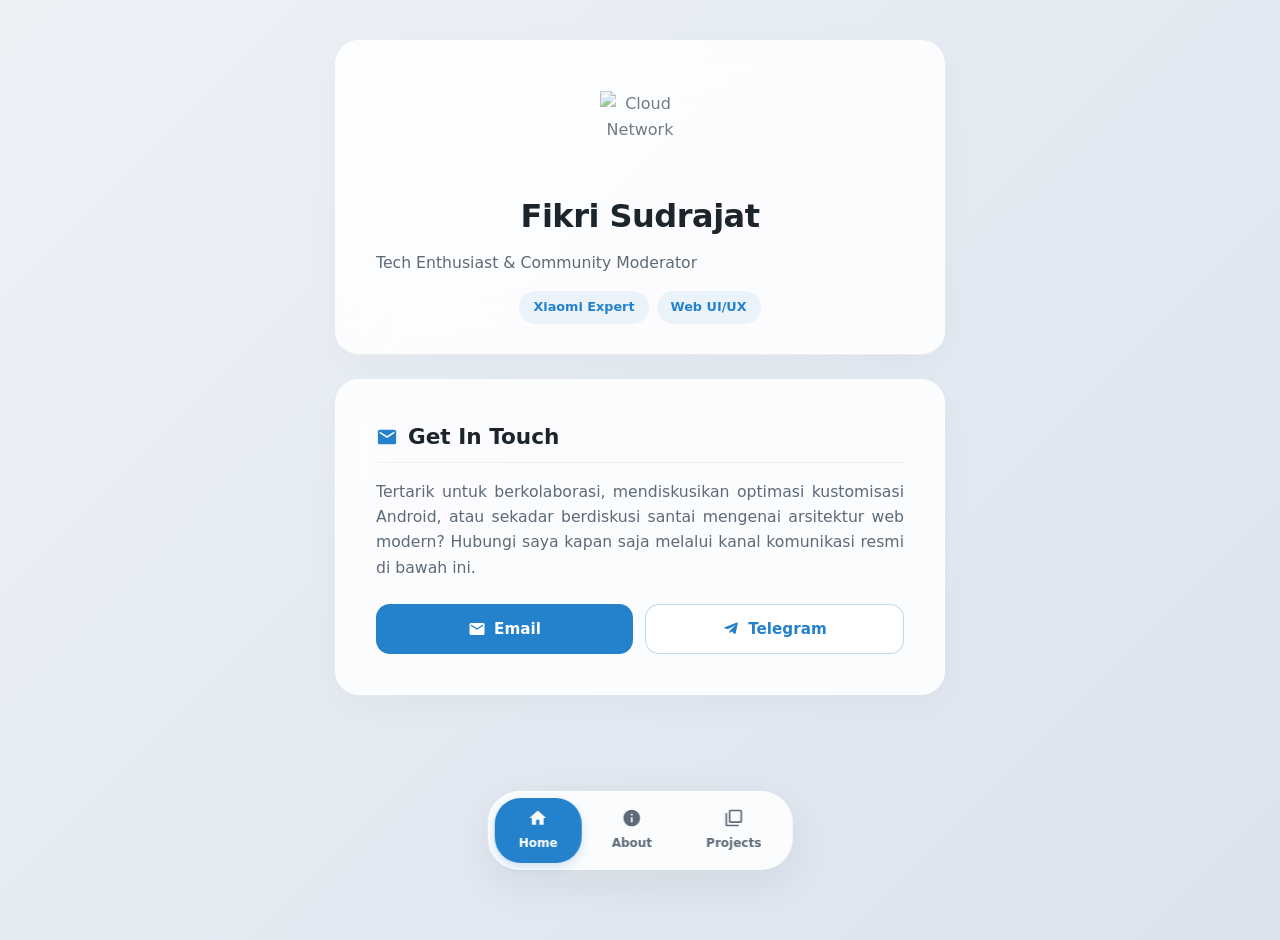
==== commit 50df99aa: "Add files via upload" ====
--- a/index.html
+++ b/index.html
@@ -66,6 +66,7 @@
 
         h1 { font-size: 2rem; font-weight: 700; letter-spacing: -0.5px; }
         .page-header p { color: var(--tg-subtext); margin-top: 8px; font-size: 1.05rem; }
+        
         h2 { font-size: 1.35rem; font-weight: 600; margin-bottom: 16px; display: flex; align-items: center; gap: 10px; border-bottom: 1px solid rgba(0,0,0,0.05); padding-bottom: 8px; }
         h2 svg { width: 22px; height: 22px; fill: var(--tg-blue); }
         .glass p { color: var(--tg-subtext); font-size: 0.98rem; text-align: justify; }
@@ -93,7 +94,7 @@
         .btn-secondary { background: white; color: var(--tg-blue); border: 1px solid rgba(36, 129, 204, 0.3); }
         .btn-secondary:hover { background: var(--tg-blue-light); transform: translateY(-1px); }
 
-        /* FIXED CAPSULE BOTTOM NAV - VERTIKAL & RAPAT */
+        /* CAPSULE NAVIGATION - Ikon di atas & Touch Target Luas */
         .bottom-nav-container {
             position: fixed;
             bottom: 30px;
@@ -107,22 +108,23 @@
             backdrop-filter: blur(30px);
             -webkit-backdrop-filter: blur(30px);
             border: 1px solid var(--tg-border);
-            padding: 5px;
-            border-radius: 30px;
+            padding: 6px;
+            border-radius: 32px;
             box-shadow: 0 12px 45px rgba(16, 24, 40, 0.08);
         }
-        .bottom-nav ul { list-style: none; display: flex; gap: 4px; margin: 0; padding: 0; }
+        .bottom-nav ul { list-style: none; display: flex; gap: 6px; margin: 0; padding: 0; }
         .bottom-nav a {
             text-decoration: none;
             color: var(--tg-subtext);
             font-weight: 600;
-            font-size: 0.72rem;
-            padding: 8px 20px;
-            border-radius: 24px;
+            font-size: 0.75rem;
+            padding: 10px 24px; /* Padding seimbang di setiap sisi */
+            border-radius: 26px;
             display: flex;
-            flex-direction: column; /* Ikon di atas teks */
+            flex-direction: column; /* Menaruh ikon tepat di atas teks */
             align-items: center;
-            gap: 4px; /* Jarak rapat antara ikon dan teks */
+            justify-content: center;
+            gap: 6px; /* Jarak aman dan proporsional */
             transition: all 0.2s cubic-bezier(0.4, 0, 0.2, 1);
         }
         .bottom-nav a svg { width: 20px; height: 20px; fill: var(--tg-subtext); transition: fill 0.2s ease; }
@@ -136,11 +138,12 @@
         }
         .bottom-nav a.active svg { fill: #ffffff; }
 
+        /* Optimasi Responsif Layar Smartphone */
         @media (max-width: 520px) {
-            .bottom-nav-container { width: 90%; max-width: 360px; }
+            .bottom-nav-container { width: 92%; max-width: 380px; }
             .bottom-nav { width: 100%; }
-            .bottom-nav ul { justify-content: space-around; gap: 0; }
-            .bottom-nav a { padding: 8px 12px; flex: 1; }
+            .bottom-nav ul { justify-content: space-around; gap: 2px; }
+            .bottom-nav a { padding: 10px 16px; flex: 1; }
             .glass { padding: 30px 20px; }
         }
     </style>
@@ -150,7 +153,6 @@
     <main class="container">
         <!-- Header -->
         <header class="glass page-header">
-            <!-- Monochromatic SVG Cloud -->
             <img class="hero-illustration" src="https://unpkg.com/lucide-static/icons/cloud.svg" alt="Cloud Network">
             <h1>Fikri Sudrajat</h1>
             <p>Tech Enthusiast & Community Moderator</p>
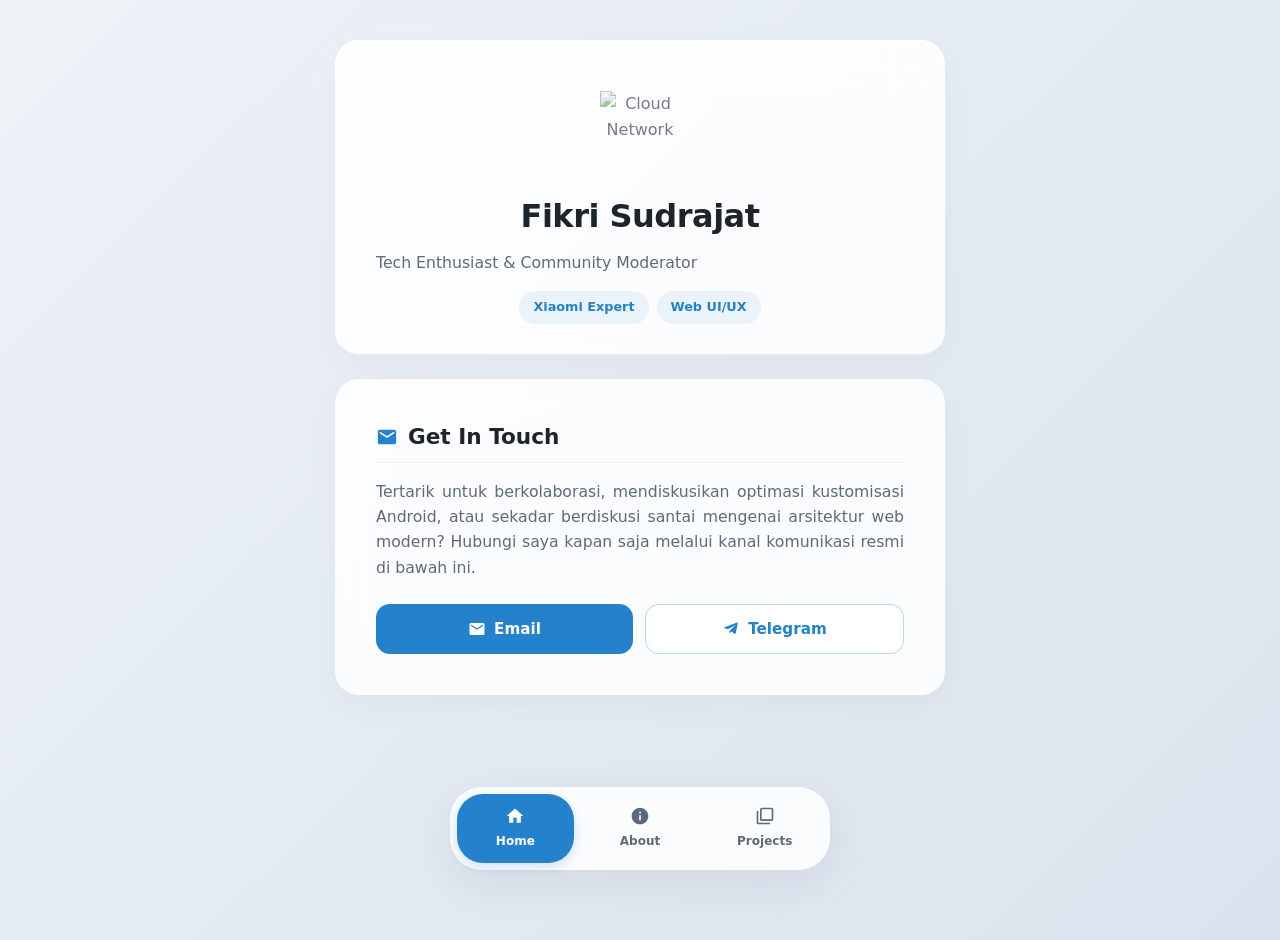
==== commit 24bc9d5e: "Add files via upload" ====
--- a/index.html
+++ b/index.html
@@ -49,7 +49,6 @@
             overflow: hidden;
         }
 
-        /* Monochromatic Illustration (Satu Tema Warna) */
         .hero-illustration {
             display: block;
             width: 80px;
@@ -94,13 +93,15 @@
         .btn-secondary { background: white; color: var(--tg-blue); border: 1px solid rgba(36, 129, 204, 0.3); }
         .btn-secondary:hover { background: var(--tg-blue-light); transform: translateY(-1px); }
 
-        /* CAPSULE NAVIGATION - Ikon di atas & Touch Target Luas */
+        /* CAPSULE NAVIGATION - HIGH PRECISION RATIO */
         .bottom-nav-container {
             position: fixed;
             bottom: 30px;
             left: 50%;
             transform: translateX(-50%);
-            width: auto;
+            width: 100%;
+            max-width: 420px; /* Membatasi lebar maksimal navigasi di desktop & mobile */
+            padding: 0 20px;
             z-index: 9999;
         }
         .bottom-nav {
@@ -111,20 +112,33 @@
             padding: 6px;
             border-radius: 32px;
             box-shadow: 0 12px 45px rgba(16, 24, 40, 0.08);
-        }
-        .bottom-nav ul { list-style: none; display: flex; gap: 6px; margin: 0; padding: 0; }
+            width: 100%;
+        }
+        .bottom-nav ul { 
+            list-style: none; 
+            display: flex; 
+            gap: 8px; /* Jarak presisi antar elemen list */
+            margin: 0; 
+            padding: 0; 
+            width: 100%;
+        }
+        .bottom-nav li { 
+            flex: 1; /* Membagi ruang menu sama rata 33.33% */
+            display: flex;
+        }
         .bottom-nav a {
             text-decoration: none;
             color: var(--tg-subtext);
             font-weight: 600;
             font-size: 0.75rem;
-            padding: 10px 24px; /* Padding seimbang di setiap sisi */
+            padding: 12px 0; /* Padding vertikal konsisten, horizontal menggunakan kebebasan flex */
             border-radius: 26px;
             display: flex;
-            flex-direction: column; /* Menaruh ikon tepat di atas teks */
+            flex-direction: column;
             align-items: center;
             justify-content: center;
-            gap: 6px; /* Jarak aman dan proporsional */
+            gap: 6px;
+            flex: 1; /* Pill aktif mengikuti lebar container li yang presisi */
             transition: all 0.2s cubic-bezier(0.4, 0, 0.2, 1);
         }
         .bottom-nav a svg { width: 20px; height: 20px; fill: var(--tg-subtext); transition: fill 0.2s ease; }
@@ -134,16 +148,14 @@
         .bottom-nav a.active {
             color: #ffffff;
             background: var(--tg-blue);
-            box-shadow: 0 4px 10px rgba(36, 129, 204, 0.2);
+            box-shadow: 0 4px 12px rgba(36, 129, 204, 0.2);
         }
         .bottom-nav a.active svg { fill: #ffffff; }
 
-        /* Optimasi Responsif Layar Smartphone */
         @media (max-width: 520px) {
-            .bottom-nav-container { width: 92%; max-width: 380px; }
-            .bottom-nav { width: 100%; }
-            .bottom-nav ul { justify-content: space-around; gap: 2px; }
-            .bottom-nav a { padding: 10px 16px; flex: 1; }
+            .bottom-nav-container { max-width: 380px; }
+            .bottom-nav ul { gap: 4px; } /* Jarak dirapatkan sedikit di layar kecil */
+            .bottom-nav a { padding: 10px 0; font-size: 0.72rem; }
             .glass { padding: 30px 20px; }
         }
     </style>
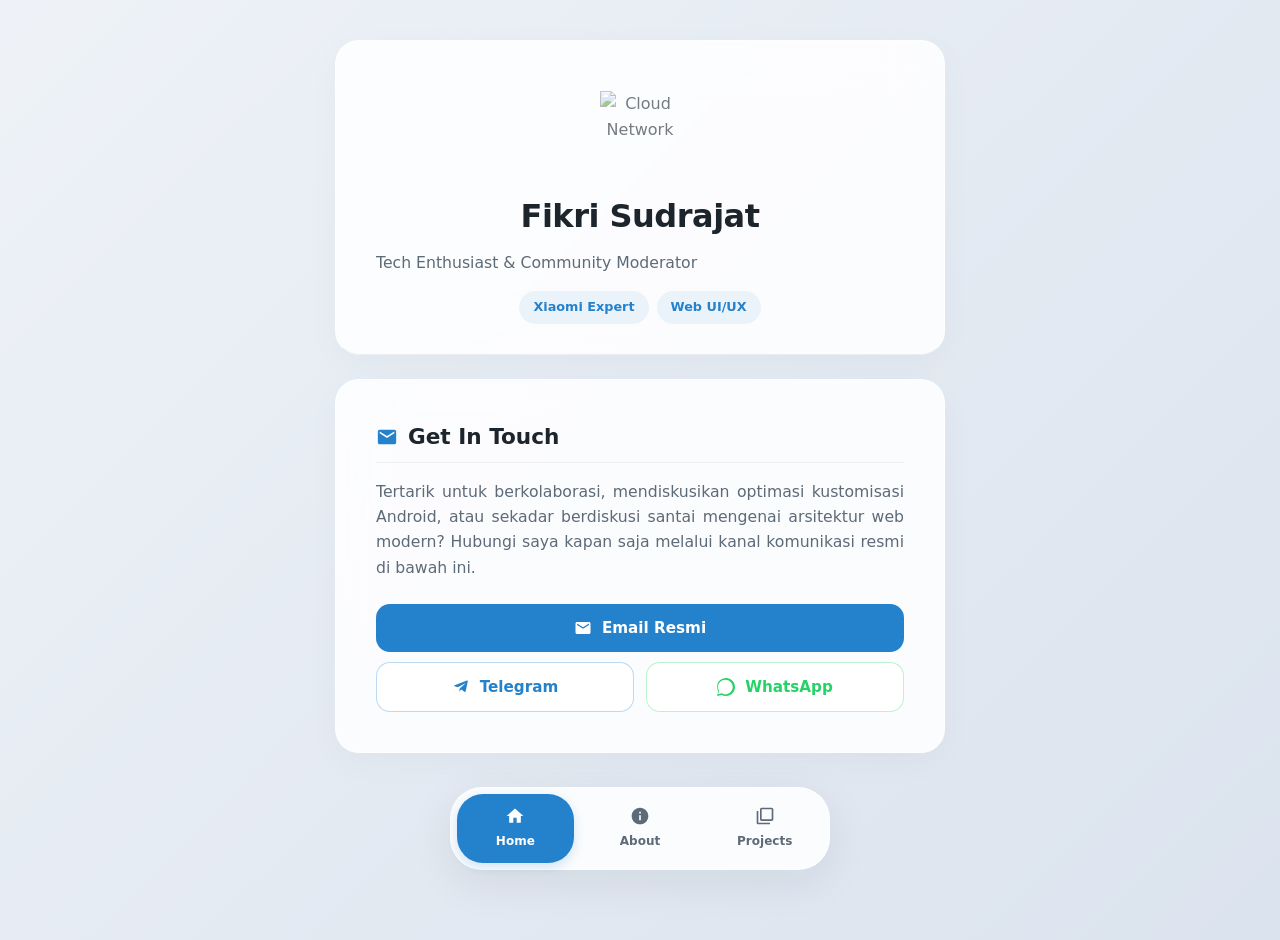
==== commit 51fb876b: "Add files via upload" ====
--- a/index.html
+++ b/index.html
@@ -14,6 +14,8 @@
             --tg-subtext: #5d6a78;
             --tg-blue: #2481cc;
             --tg-blue-light: rgba(36, 129, 204, 0.08);
+            --tg-green: #25D366;
+            --tg-green-light: rgba(37, 211, 102, 0.08);
         }
 
         * { margin: 0; padding: 0; box-sizing: border-box; }
@@ -73,12 +75,14 @@
         .badge-group { display: flex; justify-content: center; gap: 8px; margin-top: 16px; }
         .badge { background: var(--tg-blue-light); color: var(--tg-blue); padding: 6px 14px; border-radius: 20px; font-size: 0.8rem; font-weight: 600; }
 
-        .btn-group { display: flex; gap: 12px; margin-top: 24px; }
+        /* CONTACT LAYOUT */
+        .btn-group { display: flex; flex-direction: column; gap: 10px; margin-top: 24px; }
+        .btn-row { display: flex; gap: 12px; width: 100%; }
         .btn {
             display: inline-flex;
             align-items: center;
             justify-content: center;
-            gap: 8px;
+            gap: 10px;
             flex: 1;
             padding: 12px 24px;
             border-radius: 14px;
@@ -88,10 +92,15 @@
             transition: all 0.2s ease;
         }
         .btn svg { width: 18px; height: 18px; fill: currentColor; }
-        .btn-primary { background: var(--tg-blue); color: white; }
-        .btn-primary:hover { opacity: 0.95; transform: translateY(-1px); }
-        .btn-secondary { background: white; color: var(--tg-blue); border: 1px solid rgba(36, 129, 204, 0.3); }
-        .btn-secondary:hover { background: var(--tg-blue-light); transform: translateY(-1px); }
+        
+        .btn-email { background: var(--tg-blue); color: white; }
+        .btn-email:hover { opacity: 0.95; transform: translateY(-1px); }
+        
+        .btn-telegram { background: white; color: var(--tg-blue); border: 1px solid rgba(36, 129, 204, 0.3); }
+        .btn-telegram:hover { background: var(--tg-blue-light); transform: translateY(-1px); }
+        
+        .btn-whatsapp { background: white; color: var(--tg-green); border: 1px solid rgba(37, 211, 102, 0.3); }
+        .btn-whatsapp:hover { background: var(--tg-green-light); transform: translateY(-1px); }
 
         /* CAPSULE NAVIGATION - HIGH PRECISION RATIO */
         .bottom-nav-container {
@@ -100,7 +109,7 @@
             left: 50%;
             transform: translateX(-50%);
             width: 100%;
-            max-width: 420px; /* Membatasi lebar maksimal navigasi di desktop & mobile */
+            max-width: 420px;
             padding: 0 20px;
             z-index: 9999;
         }
@@ -114,31 +123,21 @@
             box-shadow: 0 12px 45px rgba(16, 24, 40, 0.08);
             width: 100%;
         }
-        .bottom-nav ul { 
-            list-style: none; 
-            display: flex; 
-            gap: 8px; /* Jarak presisi antar elemen list */
-            margin: 0; 
-            padding: 0; 
-            width: 100%;
-        }
-        .bottom-nav li { 
-            flex: 1; /* Membagi ruang menu sama rata 33.33% */
-            display: flex;
-        }
+        .bottom-nav ul { list-style: none; display: flex; gap: 8px; margin: 0; padding: 0; width: 100%; }
+        .bottom-nav li { flex: 1; display: flex; }
         .bottom-nav a {
             text-decoration: none;
             color: var(--tg-subtext);
             font-weight: 600;
             font-size: 0.75rem;
-            padding: 12px 0; /* Padding vertikal konsisten, horizontal menggunakan kebebasan flex */
+            padding: 12px 0;
             border-radius: 26px;
             display: flex;
             flex-direction: column;
             align-items: center;
             justify-content: center;
             gap: 6px;
-            flex: 1; /* Pill aktif mengikuti lebar container li yang presisi */
+            flex: 1;
             transition: all 0.2s cubic-bezier(0.4, 0, 0.2, 1);
         }
         .bottom-nav a svg { width: 20px; height: 20px; fill: var(--tg-subtext); transition: fill 0.2s ease; }
@@ -154,7 +153,7 @@
 
         @media (max-width: 520px) {
             .bottom-nav-container { max-width: 380px; }
-            .bottom-nav ul { gap: 4px; } /* Jarak dirapatkan sedikit di layar kecil */
+            .bottom-nav ul { gap: 4px; }
             .bottom-nav a { padding: 10px 0; font-size: 0.72rem; }
             .glass { padding: 30px 20px; }
         }
@@ -181,15 +180,24 @@
                 Get In Touch
             </h2>
             <p>Tertarik untuk berkolaborasi, mendiskusikan optimasi kustomisasi Android, atau sekadar berdiskusi santai mengenai arsitektur web modern? Hubungi saya kapan saja melalui kanal komunikasi resmi di bawah ini.</p>
+            
             <div class="btn-group">
-                <a href="mailto:email@anda.com" class="btn btn-primary">
+                <!-- Baris Atas: Email Mandiri -->
+                <a href="mailto:fikrisudra@gmail.com" class="btn btn-email">
                     <svg viewBox="0 0 24 24"><path d="M20 4H4c-1.1 0-1.99.9-1.99 2L2 18c0 1.1.9 2 2 2h16c1.1 0 2-.9 2-2V6c0-1.1-.9-2-2-2zm0 4l-8 5-8-5V6l8 5 8-5v2z"/></svg>
-                    Email
+                    Email Resmi
                 </a>
-                <a href="#" class="btn btn-secondary">
-                    <svg viewBox="0 0 24 24"><path d="M9.78 18.65l.28-4.28 7.68-6.92c.34-.31-.07-.48-.52-.19L7.62 12.3 3.47 11c-.9-.28-.91-.9.19-1.33l16.22-6.25c.75-.28 1.41.17 1.14 1.25l-2.76 13c-.2 1-.8 1.24-1.63.78l-4.21-3.1-2.03 1.95c-.23.23-.42.42-.87.42z"/></svg>
-                    Telegram
-                </a>
+                <!-- Baris Bawah: Telegram & WhatsApp Berdampingan -->
+                <div class="btn-row">
+                    <a href="https://t.me/rookieid" target="_blank" class="btn btn-telegram">
+                        <svg viewBox="0 0 24 24"><path d="M9.78 18.65l.28-4.28 7.68-6.92c.34-.31-.07-.48-.52-.19L7.62 12.3 3.47 11c-.9-.28-.91-.9.19-1.33l16.22-6.25c.75-.28 1.41.17 1.14 1.25l-2.76 13c-.2 1-.8 1.24-1.63.78l-4.21-3.1-2.03 1.95c-.23.23-.42.42-.87.42z"/></svg>
+                        Telegram
+                    </a>
+                    <a href="https://wa.me/+6285966191000" target="_blank" class="btn btn-whatsapp">
+                        <svg viewBox="0 0 24 24"><path d="M.057 24l1.687-6.163c-1.041-1.804-1.588-3.849-1.587-5.946C.06 5.348 5.397.01 12.008.01c3.202.001 6.212 1.246 8.477 3.513 2.266 2.268 3.507 5.28 3.505 8.484-.004 6.657-5.34 11.997-11.953 11.997-2.005-.001-3.973-.503-5.729-1.457L0 24zm6.135-3.59c1.649.979 3.26 1.488 4.903 1.489 5.428 0 9.845-4.387 9.848-9.78.002-2.612-1.012-5.067-2.859-6.915C16.183 3.354 13.744 2.34 11.134 2.34c-5.42 0-9.839 4.388-9.842 9.782-.001 1.77.476 3.498 1.38 5.044L1.7 21.517l4.492-1.107z"/></svg>
+                        WhatsApp
+                    </a>
+                </div>
             </div>
         </section>
     </main>
